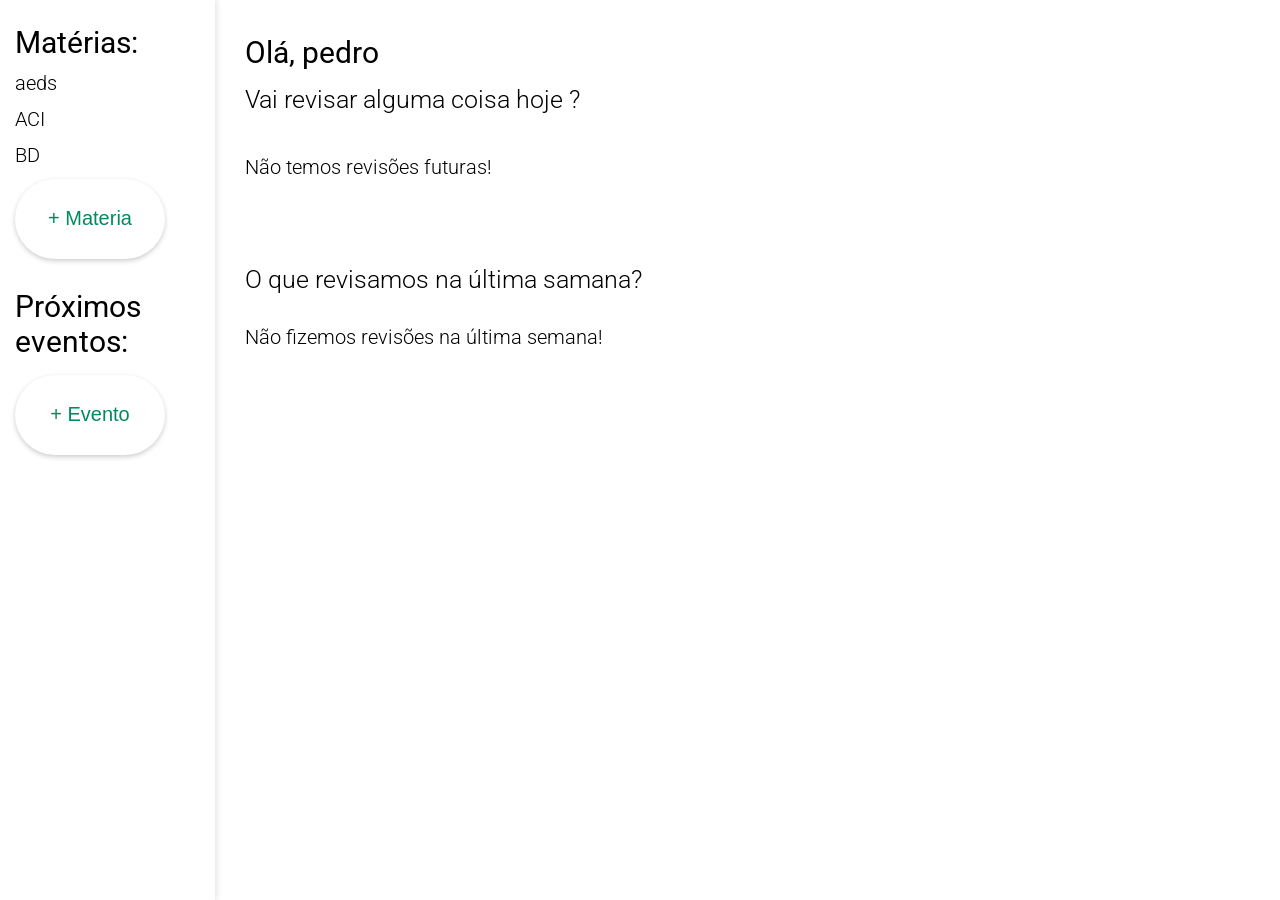
==== frontend/buddy/index.html @ 364f9724 "Frontend and back end in diff folders. Add a new maven project for the backend side" ====
<!DOCTYPE html>

<html>
    <head>
        <title>Buddy</title>
        <link rel="stylesheet" href="style.css">
    
        <!-- IMPORT -->
        <script src="https://ajax.googleapis.com/ajax/libs/jquery/3.5.1/jquery.min.js"></script>
        <script src="js/guid.js"></script>
        <script src="js/layout.js"></script>
        <script src="js/uielement.js"></script>
        <script src="js/gui.js"></script>
    </head>
    <body>
        <section class="section side_section">
        </section>
        <section class="section middle_section">
        </section>
        <footer class="section footer_section">
        </footer>
    </body>
</html>
---- frontend/buddy/style.css ----
@import url('https://fonts.googleapis.com/css2?family=Roboto:wght@100;300;400&display=swap');

body
{
    background-color: white;
    display: inline-flex;
    margin: 0px;
    width: 100%;
}

footer
{
    position: fixed;
    height: 100px;
    width: 100%;
    bottom: 0;
    z-index: 100;
}

.side_section
{
    position: fixed;
    display: block;
    width: 200px;
    height: 100vh;
    z-index: 99;
    padding-left: 15px;
    box-shadow: 2px 0px 5px rgba(0, 0, 0, .1);
}

.middle_section
{
    display: block;
    width: 84%;
    margin: 10px;
    margin-left: 220px;
    padding-left: 25px;
}

.item
{
    width: 100%;
    min-height: 50px;
    margin-top: 10px;
    font-family: Roboto;
}

h1
{
    font-size: 30px;
    font-weight: 400;
}

h2
{
    font-size: 25px;
    font-weight: 300;
}

h3
{
    font-size: 20px;
    font-weight: 300;
}

p
{
    padding-top: 10px;
    font-weight: 100;
    text-align: justify;
}

input[type=text], input[type=password]
{
    height: 10px;
    min-width: 350px;
    border: none;
    border-bottom: 2px solid #008a5e;
    padding-top: 35px;
    padding-bottom: 5px;
    background-color: #fafafa;
    font-size: 18px;
    transition: all, .2s;
}

input[type=text]:focus
{
    border-bottom: 5px solid #008a5e;
    outline: none;
}

input[type=password]:focus
{
    border-bottom: 5px solid #008a5e;
    outline: none;
}

input[type=file]
{
    display: none;
}

.subjects ul li
{
    list-style: none;
    display: inline-block;
}

.fix_top
{
    margin-top: 0px;
}

.fontsize_mediumsmall
{
    font-size: 18px;
}

.fontsize_medium
{
    font-size: 20px;
}

.titled_subtitled_button
{
    padding: 0px;
    min-height: 80px;
    max-height: 90px;
    min-width: 150px;
    max-width: 180px;
    padding: 2px;
    border: none;
    border-radius: 25px;
    background-color: white;
    box-shadow: 0px 2px 5px rgba(0, 0, 0, .2);
    transition: all, .2s;
}

.titled_subtitled_button h2
{
    font-size: 20px;
}

.titled_subtitled_button h3
{
    font-size: 15px;
}

.titled_subtitled_button h2, .titled_subtitled_button h3
{
    margin: 0px;
    color: #0030ff;
}

.titled_subtitled_button:hover, .rounded_button:hover
{
    transform: scale(1.05, 1.05);
}

.titled_subtitled_button:focus
{
    transform: scale(1, 1);
}

.rounded_button
{
    padding: 0px;
    min-height: 80px;
    max-height: 90px;
    min-width: 150px;
    max-width: 180px;
    padding: 2px;
    border: none;
    border-radius: 50px;
    color: #008a5e;
    background-color: white;
    box-shadow: 0px 2px 5px rgba(0, 0, 0, .2);
    transition: all, .2s;
}
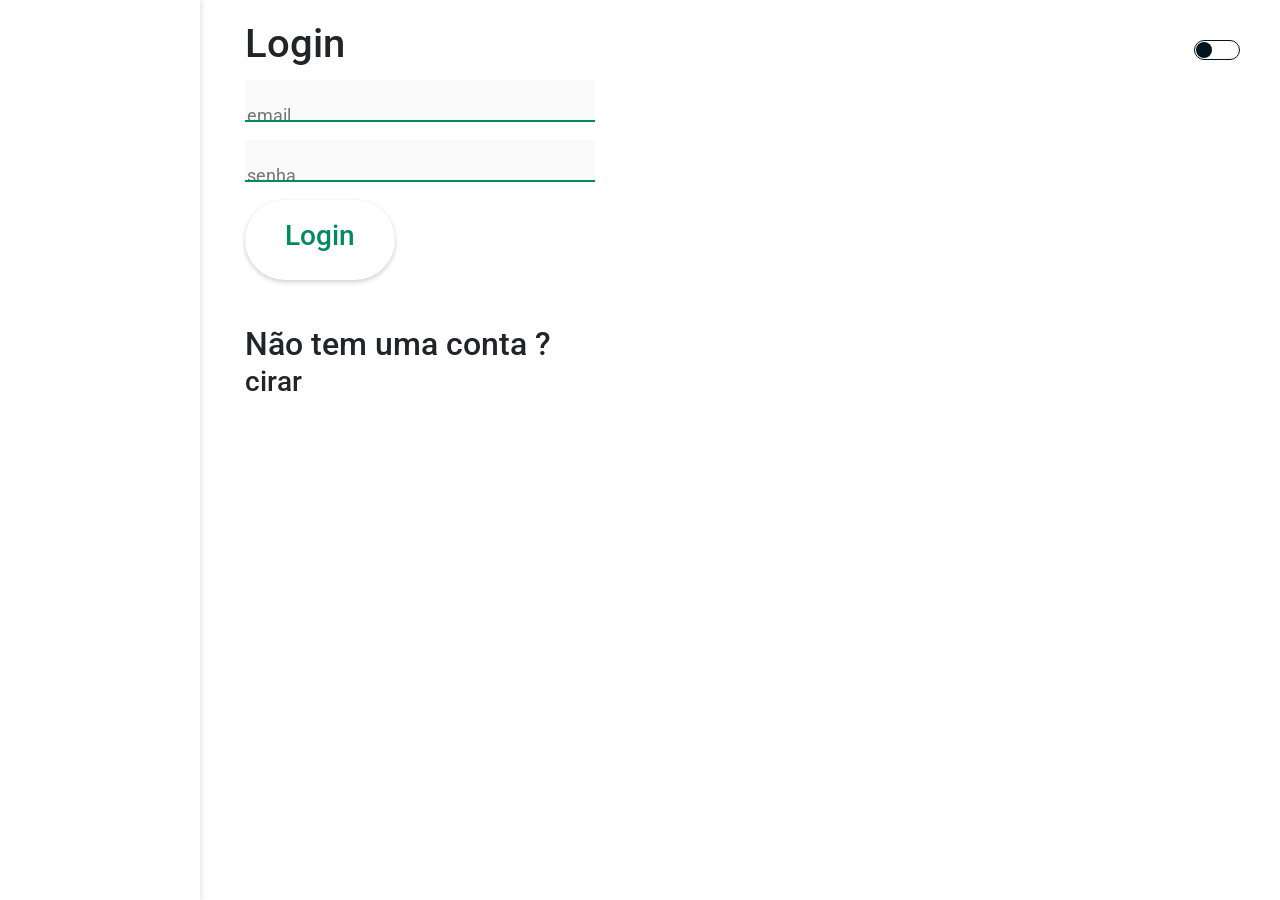
==== commit 479abec0: "modo escuro e cronometro" ====
--- a/frontend/buddy/index.html
+++ b/frontend/buddy/index.html
@@ -4,7 +4,9 @@
     <head>
         <title>Buddy</title>
         <link rel="stylesheet" href="style.css">
-    
+        <link href="//maxcdn.bootstrapcdn.com/bootstrap/4.1.1/css/bootstrap.min.css" rel="stylesheet" id="bootstrap-css">
+        <script src="//maxcdn.bootstrapcdn.com/bootstrap/4.1.1/js/bootstrap.min.js"></script>
+        <script src="//cdnjs.cloudflare.com/ajax/libs/jquery/3.2.1/jquery.min.js"></script>
         <!-- IMPORT -->
         <script src="https://ajax.googleapis.com/ajax/libs/jquery/3.5.1/jquery.min.js"></script>
         <script src="js/guid.js"></script>
@@ -13,10 +15,13 @@
         <script src="js/gui.js"></script>
     </head>
     <body>
+        <link href="https://fonts.googleapis.com/css?family=Roboto:100,300,400,500,700,900&display=swap" rel="stylesheet">
+        <div class="toggle"></div>
         <section class="section side_section">
         </section>
         <section class="section middle_section">
         </section>
+        <iframe class= "cronometro" width="475" height="250" src="https://relogioonline.com.br/embed/cronometro/#theme=0" frameborder="0" allowfullscreen></iframe>
         <footer class="section footer_section">
         </footer>
     </body>
--- a/frontend/buddy/style.css
+++ b/frontend/buddy/style.css
@@ -70,7 +70,7 @@
     text-align: justify;
 }
 
-input[type=text], input[type=password]
+input[type=text], input[type=password], input[type=date]
 {
     height: 10px;
     min-width: 350px;
@@ -177,3 +177,81 @@
     box-shadow: 0px 2px 5px rgba(0, 0, 0, .2);
     transition: all, .2s;
 }
+body
+{
+    font-family: 'Roboto', sans-serif;
+    margin: 0;
+    padding: 0;
+    transition: 0.5s;
+}
+body.night
+{
+    background: #323437;
+}
+.toggle
+{
+    position: absolute;
+    top: 40px;
+    right: 40px;
+    background: #fff;
+    border: 1px solid #00151f;
+    width: 46px;
+    height: 20px;
+    cursor: pointer;
+    border-radius: 20px;
+    transition: 0.5s;
+}
+.toggle.active
+{
+    background: #00151f;
+    border: 1px solid #fff;
+}
+.toggle:before
+{
+    content: '';
+    position: absolute;
+    top: 1px;
+    left: 1px;
+    width: 16px;
+    height: 16px;
+    background: #00151f;
+    border-radius: 50%;
+    transition: 0.5s;
+}
+.toggle.active:before
+{
+    left: 27px;
+    background: #fff;
+}
+.body
+{
+    width: 1000px;
+}
+.body h1
+{
+    margin: 0 0 20px;
+    padding: 0;
+    color: #000;
+    transition: 0.5s;
+}
+.body p
+{
+    margin: 0;
+    padding: 0;
+    color: #000;
+    transition: 0.5s;
+    font-size: 18px;
+}
+body.night  h1,
+body.night  p, body.night h2, body.night h3
+{
+    color: #fff;
+}
+body.night .rounded_button{
+    background-color: black;
+}
+body.night .titled_subtitled_button{
+    background-color: black;
+}
+
+
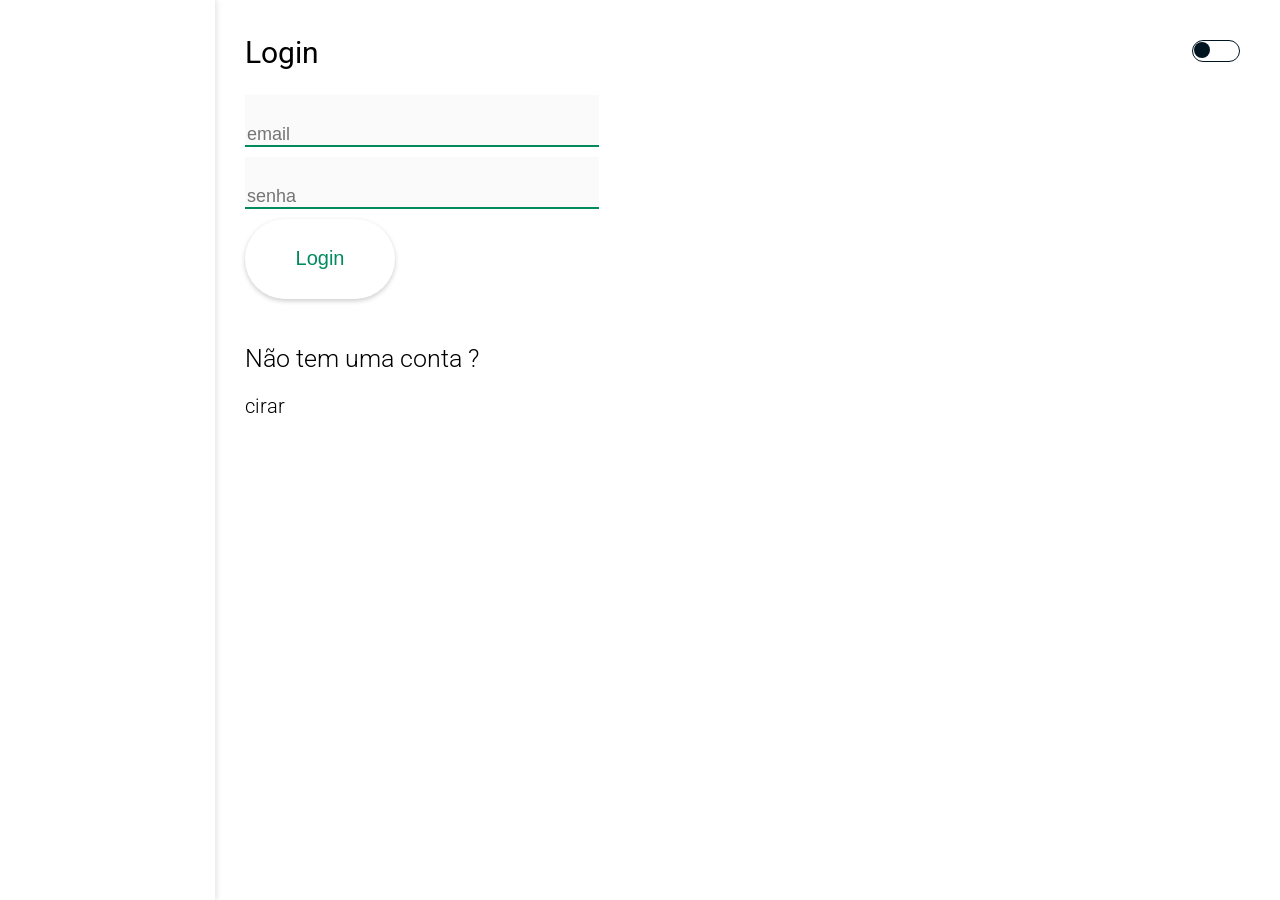
==== commit 4f122216: "tema escuro" ====
--- a/frontend/buddy/index.html
+++ b/frontend/buddy/index.html
@@ -1,10 +1,10 @@
 <!DOCTYPE html>
 
-<html>
+<html lang="pt-br">
     <head>
         <title>Buddy</title>
         <link rel="stylesheet" href="style.css">
-        <link href="//maxcdn.bootstrapcdn.com/bootstrap/4.1.1/css/bootstrap.min.css" rel="stylesheet" id="bootstrap-css">
+        <!-- <link href="//maxcdn.bootstrapcdn.com/bootstrap/4.1.1/css/bootstrap.min.css" rel="stylesheet" id="bootstrap-css"> -->
         <script src="//maxcdn.bootstrapcdn.com/bootstrap/4.1.1/js/bootstrap.min.js"></script>
         <script src="//cdnjs.cloudflare.com/ajax/libs/jquery/3.2.1/jquery.min.js"></script>
         <!-- IMPORT -->
@@ -21,7 +21,9 @@
         </section>
         <section class="section middle_section">
         </section>
-        <iframe class= "cronometro" width="475" height="250" src="https://relogioonline.com.br/embed/cronometro/#theme=0" frameborder="0" allowfullscreen></iframe>
+        <section class="cronometro">
+            <!-- <iframe class= "cronometro" width="475" height="250" src="https://relogioonline.com.br/embed/cronometro/#theme=0" frameborder="0" allowfullscreen></iframe> -->
+        </section>
         <footer class="section footer_section">
         </footer>
     </body>
--- a/frontend/buddy/style.css
+++ b/frontend/buddy/style.css
@@ -179,14 +179,14 @@
 }
 body
 {
-    font-family: 'Roboto', sans-serif;
+    /* font-family: 'Roboto', sans-serif; */
     margin: 0;
     padding: 0;
     transition: 0.5s;
 }
 body.night
 {
-    background: #323437;
+    background: black;
 }
 .toggle
 {
@@ -223,16 +223,16 @@
     left: 27px;
     background: #fff;
 }
-.body
+/* .body
 {
     width: 1000px;
-}
+} */
 .body h1
 {
-    margin: 0 0 20px;
-    padding: 0;
-    color: #000;
-    transition: 0.5s;
+    /* margin: 0 0 20px; */
+    /* padding: 0; */
+    color: red;
+    /* transition: 0.5s; */
 }
 .body p
 {
@@ -240,7 +240,7 @@
     padding: 0;
     color: #000;
     transition: 0.5s;
-    font-size: 18px;
+    /* font-size: 18px; */
 }
 body.night  h1,
 body.night  p, body.night h2, body.night h3
@@ -248,10 +248,9 @@
     color: #fff;
 }
 body.night .rounded_button{
-    background-color: black;
+    background-color: #323437;
 }
 body.night .titled_subtitled_button{
-    background-color: black;
-}
-
-
+    background-color: #323437;
+}
+
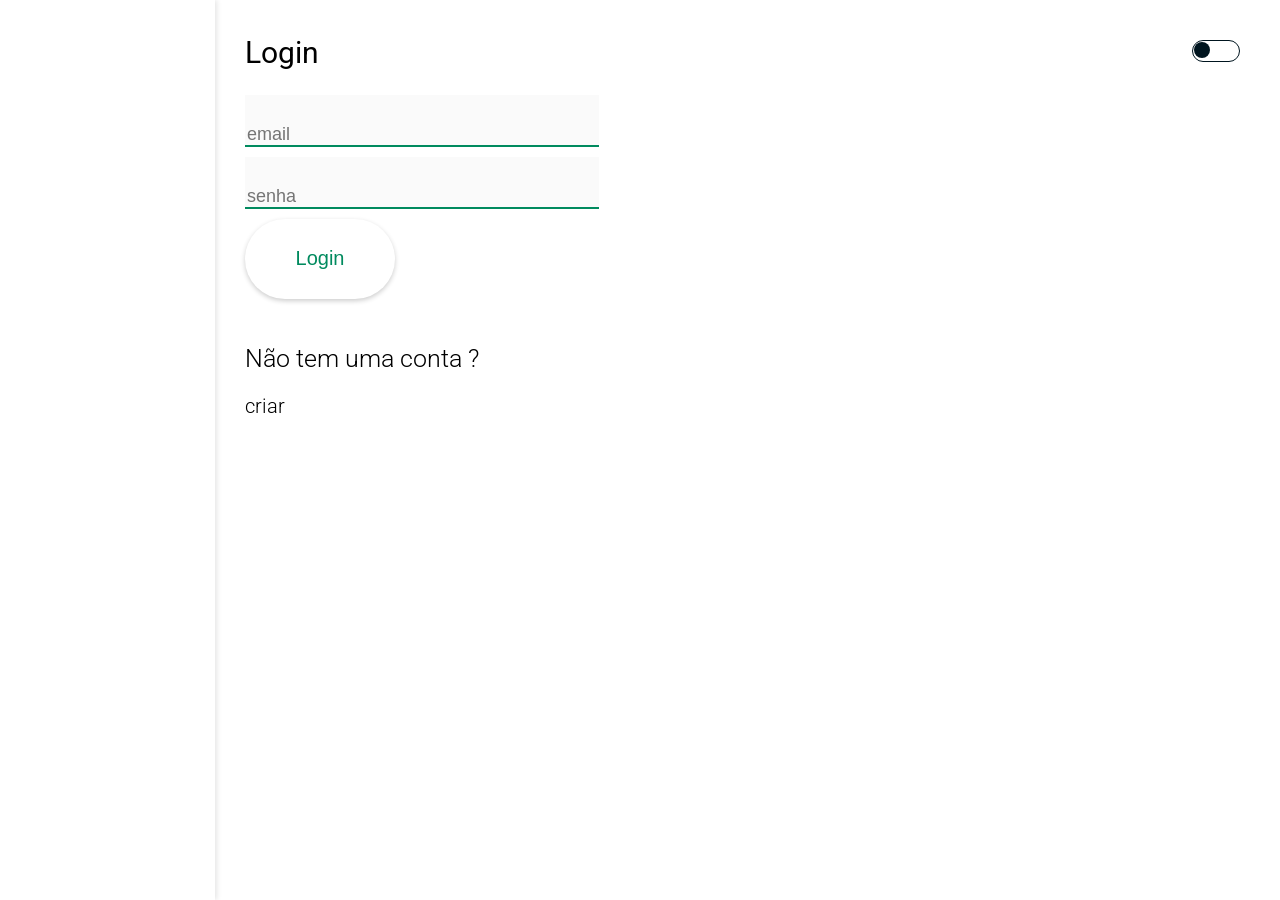
==== commit fd456ca8: "Pagina add evento" ====
--- a/frontend/buddy/index.html
+++ b/frontend/buddy/index.html
@@ -17,7 +17,7 @@
     <body>
         <link href="https://fonts.googleapis.com/css?family=Roboto:100,300,400,500,700,900&display=swap" rel="stylesheet">
         <div class="toggle"></div>
-        <section class="section side_section">
+        <section class="section side_section" style="scrollbar-color: red;">
         </section>
         <section class="section middle_section">
         </section>
--- a/frontend/buddy/style.css
+++ b/frontend/buddy/style.css
@@ -12,9 +12,10 @@
 {
     position: fixed;
     height: 100px;
-    width: 100%;
+    width: 50%;
     bottom: 0;
     z-index: 100;
+    right: 5%;
 }
 
 .side_section
@@ -26,6 +27,8 @@
     z-index: 99;
     padding-left: 15px;
     box-shadow: 2px 0px 5px rgba(0, 0, 0, .1);
+    Overflow-y: scroll;
+    overflow-x: hidden;
 }
 
 .middle_section
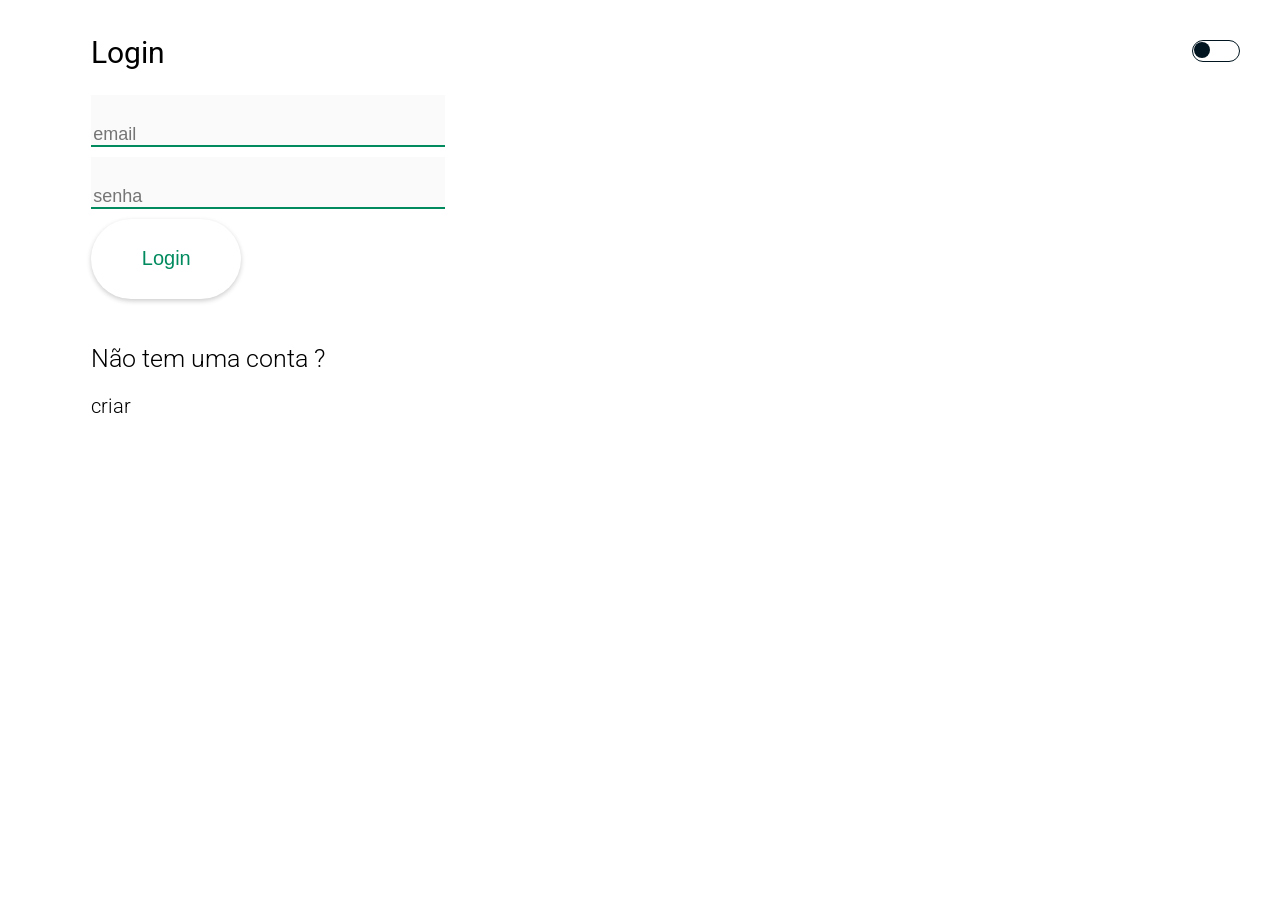
==== commit f379c40e: "Fixed utf8 char encoding" ====
--- a/frontend/buddy/index.html
+++ b/frontend/buddy/index.html
@@ -4,8 +4,6 @@
     <head>
         <title>Buddy</title>
         <link rel="stylesheet" href="style.css">
-        <!-- <link href="//maxcdn.bootstrapcdn.com/bootstrap/4.1.1/css/bootstrap.min.css" rel="stylesheet" id="bootstrap-css"> -->
-        <script src="//maxcdn.bootstrapcdn.com/bootstrap/4.1.1/js/bootstrap.min.js"></script>
         <script src="//cdnjs.cloudflare.com/ajax/libs/jquery/3.2.1/jquery.min.js"></script>
         <!-- IMPORT -->
         <script src="https://ajax.googleapis.com/ajax/libs/jquery/3.5.1/jquery.min.js"></script>
@@ -13,6 +11,8 @@
         <script src="js/layout.js"></script>
         <script src="js/uielement.js"></script>
         <script src="js/gui.js"></script>
+
+        <meta http-equiv="Content-Type" content="text/html; charset=UTF-8" />
     </head>
     <body>
         <link href="https://fonts.googleapis.com/css?family=Roboto:100,300,400,500,700,900&display=swap" rel="stylesheet">
--- a/frontend/buddy/style.css
+++ b/frontend/buddy/style.css
@@ -256,4 +256,18 @@
 body.night .titled_subtitled_button{
     background-color: #323437;
 }
-
+select{
+
+    min-width: 350px;
+    border: none;
+    border-bottom: 2px solid #008a5e;
+    padding-top: 35px;
+    padding-bottom: 5px;
+    background-color: #fafafa;
+    font-size: 20px;
+    transition: all, .2s;  
+}
+
+body.night label{
+    color: white;
+}
